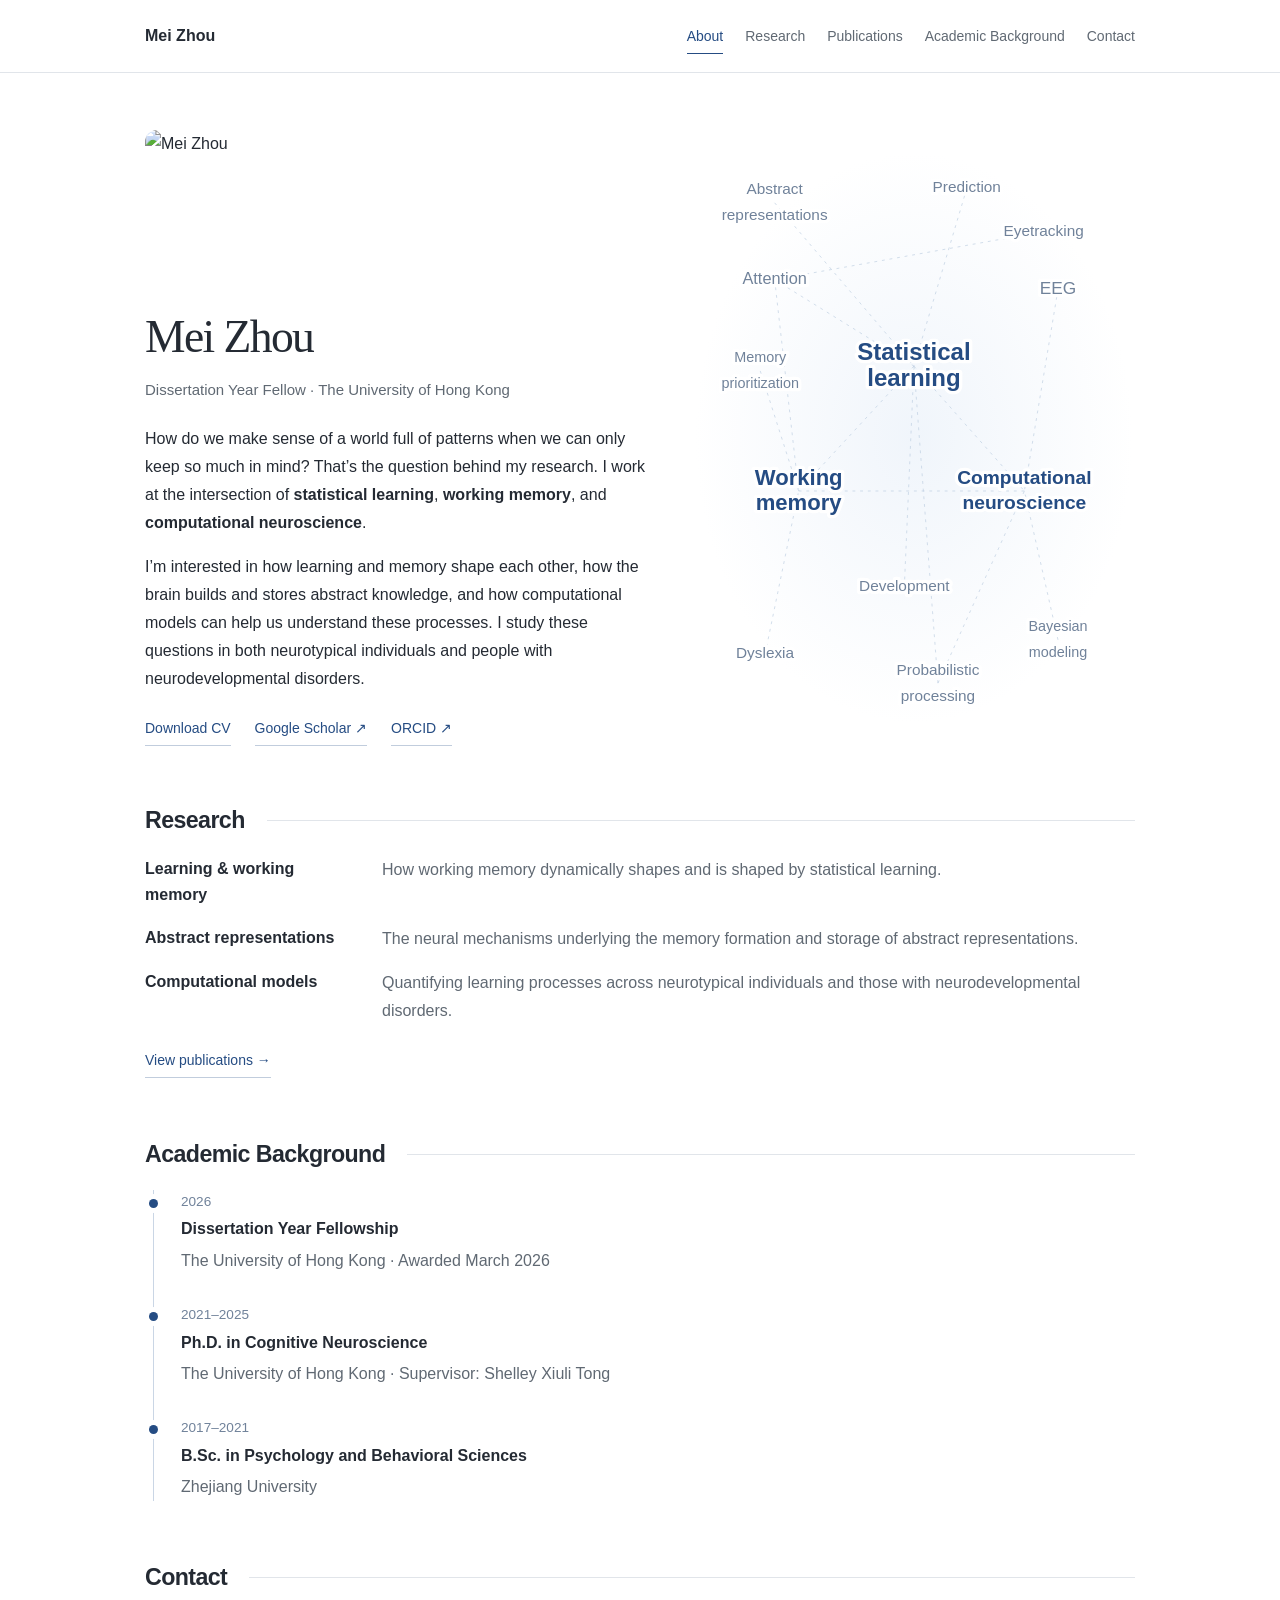
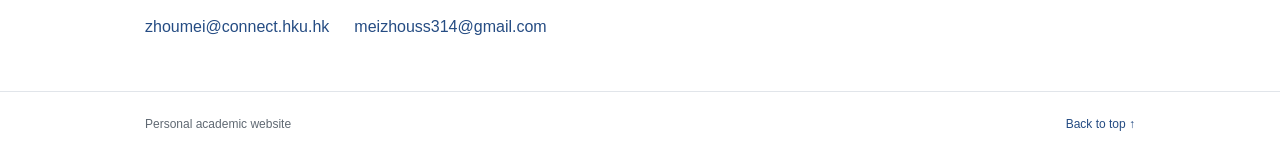
==== index.html @ bace70be "Add files via upload" ====
<!doctype html>
<html lang="en">
<head>
  <meta charset="utf-8">
  <meta name="viewport" content="width=device-width, initial-scale=1">
  <meta name="description" content="Mei Zhou studies statistical learning, working memory, and computational neuroscience at The University of Hong Kong.">
  <meta name="robots" content="index, follow">
  <meta name="theme-color" content="#183c8c">
  <title>Mei Zhou — Academic Profile</title>
  <link rel="icon" type="image/svg+xml" href="data:image/svg+xml,%3Csvg xmlns='http://www.w3.org/2000/svg' viewBox='0 0 40 40'%3E%3Crect width='40' height='40' rx='9' fill='%23183c8c'/%3E%3Cpath d='M10 28V12h8c3 0 5 2 5 5s-2 5-5 5h-8m13-5 7 11' fill='none' stroke='white' stroke-width='2.4' stroke-linejoin='round'/%3E%3C/svg%3E">
  <link rel="stylesheet" href="styles.css">
  <script defer src="content.js"></script>
  <script defer src="main.js"></script>
</head>
<body>
  <a class="skip-link" href="#main">Skip to content</a>
  <header class="site-header">
    <div class="header-inner container">
      <a class="brand" href="#home" aria-label="Academic profile home"><span id="brand-label">Academic profile</span></a>
      <button class="menu-toggle" type="button" aria-expanded="false" aria-controls="site-nav">Menu <span aria-hidden="true">+</span></button>
      <nav id="site-nav" aria-label="Main navigation"></nav>
    </div>
  </header>
  <main id="main" class="container">
    <section class="hero" id="home" aria-labelledby="profile-name">
      <div class="hero-copy">
        <img class="profile-portrait" src="assets/mei-zhou-portrait.jpeg" alt="Mei Zhou" width="785" height="788">
        <h1 id="profile-name">Mei Zhou</h1>
        <p class="affiliation" id="affiliation-line"></p>
        <div class="bio" id="profile-bio"></div>
        <div class="hero-actions"><a class="text-link" href="assets/CV_MeiZHou.pdf" id="view-cv-link"></a></div>
      </div>
      <figure class="research-network" aria-label="Research interests">
        <svg id="research-network" viewBox="0 0 460 600" role="img" aria-labelledby="network-title network-description">
          <title id="network-title">Research interests</title>
          <desc id="network-description">A conceptual map of statistical learning, working memory, computational neuroscience, EEG, eyetracking, attention, probabilistic processing, and related research interests. Connections indicate related interests, not measured relationships.</desc>
          <g id="network-edges" aria-hidden="true"></g>
          <g id="network-nodes" aria-hidden="true"></g>
        </svg>
      </figure>
      <p class="draft-note" id="draft-note"></p>
    </section>
    <section class="section research-section" id="research" aria-labelledby="research-title">
      <div class="section-heading"><h2 id="research-title"></h2></div>
      <div class="research-grid" id="research-grid"></div>
    </section>
    <div id="academic-record"></div>
  </main>
  <footer class="site-footer"><div class="container footer-inner"><p id="footer-label"></p><a href="#home" id="back-to-top"></a></div></footer>
  <noscript><div class="noscript-note">Please enable JavaScript to view the editable academic profile.</div></noscript>
</body>
</html>
---- styles.css ----
:root {
  --paper: #fff; --ink: #242a33; --muted: #606973; --blue: #254c83;
  --blue-hover: #163762; --line: #e1e5ea; --soft: #f5f7fa;
  --serif: Georgia, 'Times New Roman', serif;
  --sans: -apple-system, BlinkMacSystemFont, 'Segoe UI', Arial, sans-serif;
}
* { box-sizing: border-box; }
html { scroll-padding-top: 92px; }
body { margin: 0; background: var(--paper); color: var(--ink); font: 1rem/1.75 var(--sans); -webkit-font-smoothing: antialiased; }
a { color: var(--blue); text-decoration: none; }
a:hover { color: var(--blue-hover); }
button { font: inherit; }
a, button { touch-action: manipulation; -webkit-tap-highlight-color: transparent; }
:focus-visible { outline: 2px solid var(--blue); outline-offset: 5px; }
::selection { background: #dce8fb; }
[hidden] { display: none !important; }
.container { width: min(990px, calc(100% - 64px)); margin-inline: auto; }
.site-header { position: sticky; top: 0; z-index: 10; background: rgba(255,255,255,.98); border-bottom: 1px solid var(--line); }
.header-inner { min-height: 72px; display: flex; align-items: center; justify-content: space-between; gap: 24px; }
.brand { color: var(--ink); font-size: 1rem; font-weight: 600; white-space: nowrap; }
#site-nav { display: flex; align-items: center; gap: 22px; }
.nav-link { color: var(--muted); font-size: .875rem; padding-block: 12px; position: relative; }
.nav-link:hover, .nav-link[aria-current] { color: var(--blue); }
.nav-link[aria-current]::after { content: ''; position: absolute; bottom: 6px; left: 0; right: 0; height: 1px; background: var(--blue); }
.menu-toggle { display: none; }
.skip-link { position: fixed; top: -100px; left: 20px; padding: 10px 16px; background: var(--blue); color: white; z-index: 30; }
.skip-link:focus { top: 12px; }
.hero { display: grid; grid-template-columns: minmax(0, 1.28fr) minmax(0, 1fr); column-gap: 34px; align-items: center; padding: 57px 0 30px; }
h1 { font: 500 2.85rem/1.2 var(--serif); letter-spacing: -.035em; margin: 0 0 12px; }
.affiliation { font-size: .9375rem; color: var(--muted); margin: 0 0 22px; }
.bio p { margin: 0 0 16px; }
.bio p:last-child { margin-bottom: 0; }
.hero-actions { display: flex; flex-wrap: wrap; gap: 24px; margin-top: 18px; }
.text-link { font-size: .875rem; padding: 5px 0; border-bottom: 1px solid #c1cddd; }
.text-link:hover { border-color: var(--blue); }
.draft-note { grid-column: 1 / -1; margin: 23px 0 0; color: var(--muted); font-size: .75rem; }
.draft-note:empty { display: none; }
.research-network { width: 100%; margin: 0; }
.research-network svg { display: block; width: 100%; height: auto; overflow: visible; }
#network-edges line { stroke: #c9d3e2; stroke-width: 1.2; }
.network-node text { font-family: var(--sans); font-weight: 450; fill: #526078; stroke: white; stroke-width: 9px; stroke-linejoin: round; paint-order: stroke fill; }
.network-node.is-emphasized text { fill: var(--blue); font-weight: 600; }
.section { padding: 28px 0 32px; }
.section-heading { display: flex; align-items: center; gap: 22px; margin-bottom: 19px; }
.section-heading::after { content: ''; flex: 1; height: 1px; background: var(--line); }
h2 { margin: 0; font: 600 1.45rem/1.4 var(--sans); letter-spacing: -.025em; }
.section-intro { margin: 7px 0 0; color: var(--muted); }
.research-grid { display: grid; gap: 16px; }
.research-card { display: grid; grid-template-columns: 215px minmax(0, 1fr); gap: 22px; }
h3 { font: 600 1rem/1.65 var(--sans); margin: 0; }
.card-description { margin: 0; color: var(--muted); }
.empty-state p { margin: 0; color: var(--muted); font-size: .875rem; }
.record-item { padding: 18px 0; border-bottom: 1px solid var(--line); }
.record-item:first-child { padding-top: 0; }
.record-item:last-child { border-bottom: 0; padding-bottom: 0; }
.publication h3 { font-size: 1.0625rem; line-height: 1.5; }
.record-meta { font-size: .8125rem; color: var(--muted); margin: 0 0 5px; }
.record-authors { margin: 7px 0 1px; }
.record-venue { color: var(--muted); margin: 0; font-style: italic; }
.record-description { margin: 4px 0 0; color: var(--muted); }
.resource-links { display: flex; flex-wrap: wrap; gap: 20px; margin-top: 8px; }
.resource-links:empty { display: none; }
.resource-link { font-size: .875rem; padding: 4px 0; border-bottom: 1px solid #c1cddd; }
.cv-panel { display: grid; grid-template-columns: minmax(0, 1fr) minmax(0, 1fr); gap: 42px; }
.institution { margin: 3px 0 0; }
.education .record-description { font-size: .875rem; }
.cv-action .record-description { margin-top: 0; font-size: .875rem; }
.button { display: inline-flex; align-items: center; justify-content: center; min-height: 44px; padding: 5px 0; border-bottom: 1px solid #c1cddd; font-size: .875rem; }
.file-caption { color: var(--muted); font-size: .75rem; margin: 5px 0 0; }
.contact-placeholder { color: var(--muted); margin: 0; font-size: .875rem; }
.contact-links { display: flex; flex-wrap: wrap; align-items: baseline; gap: 15px 25px; }
.contact-email { overflow-wrap: anywhere; }
#contact { padding-bottom: 50px; }
.site-footer { border-top: 1px solid var(--line); }
.footer-inner { display: flex; justify-content: space-between; gap: 20px; padding-block: 22px; color: var(--muted); font-size: .75rem; }
.footer-inner p { margin: 0; }
.noscript-note { padding: 20px; background: var(--soft); }
@media (max-width: 860px) {
  #site-nav { gap: 15px; }
  .hero { column-gap: 20px; }
  .research-card { grid-template-columns: 185px minmax(0, 1fr); gap: 18px; }
}
@media (max-width: 780px) {
  html { scroll-padding-top: 86px; }
  .container { width: calc(100% - 40px); }
  .header-inner { min-height: 64px; }
  .menu-toggle { display: inline-flex; align-items: center; gap: 12px; padding: 8px 0 8px 12px; min-height: 44px; border: 0; background: transparent; color: var(--ink); cursor: pointer; font-size: .875rem; }
  .menu-toggle span { font-size: 1.3rem; }
  #site-nav { display: none; position: absolute; top: 100%; left: 0; right: 0; padding: 10px 20px 18px; background: white; border-bottom: 1px solid var(--line); }
  #site-nav.is-open { display: grid; grid-template-columns: 1fr 1fr; gap: 0 20px; }
  .nav-link { font-size: 1rem; padding: 11px 0; }
  .hero { grid-template-columns: 1fr; padding-top: 36px; }
  h1 { font-size: 2.45rem; }
  .affiliation { margin-bottom: 18px; }
  .research-network { max-width: 440px; margin: 28px auto 0; }
  .draft-note { margin-top: 10px; }
  .section { padding: 24px 0; }
  .research-card { grid-template-columns: 1fr; gap: 2px; }
  .research-grid { gap: 20px; }
  .cv-panel { grid-template-columns: 1fr; gap: 23px; }
  .section-heading { gap: 16px; }
  #contact { padding-bottom: 34px; }
}
@media (prefers-reduced-motion: reduce) {
  *, *::before, *::after { scroll-behavior: auto !important; animation: none !important; transition: none !important; }
}
@media print {
  .site-header, .hero-actions, .draft-note, .site-footer, .cv-action .button, .file-caption { display: none; }
  .container { width: 100%; }
  .hero { padding-top: 0; }
  .section { padding: 18px 0; }
  .research-card, .record-item { break-inside: avoid; }
}

.paper-story { max-width: 860px; padding-top: 48px; padding-bottom: 50px; }
.paper-story h1 { font-size: clamp(2.1rem, 5vw, 3.3rem); max-width: 760px; }
.story-lead { font-size: 1.2rem; color: var(--muted); margin: 22px 0 36px; }
.story-copy { max-width: 700px; }
.story-copy section { margin: 26px 0; }
.story-copy h2, .paper-reference h2 { font-size: 1.2rem; }
.story-copy p { margin-top: 8px; }
.paper-figure { margin: 36px 0; }
.paper-figure img { display: block; width: 100%; height: auto; border: 1px solid var(--line); }
.paper-figure figcaption { font-size: .8rem; color: var(--muted); line-height: 1.6; margin-top: 12px; }
.paper-reference { border-top: 1px solid var(--line); margin-top: 36px; padding: 25px 0; }
@media(max-width: 780px) { .paper-story { padding-top: 28px; } }

/* Research map and academic timeline */
.hero { grid-template-columns: minmax(0,1.15fr) minmax(0,1fr); gap: 40px; }
.research-network { background: radial-gradient(ellipse at center, #f0f5fb 0%, #fff 70%); }
#network-edges line { stroke: #bacce0; stroke-width: 1; stroke-dasharray: 3 5; opacity: .65; }
.network-node text { stroke-width: 7px; fill: #70829a; }
.network-node.is-emphasized text { fill: #254c83; font-weight: 600; }
.publication-title:hover { text-decoration: underline; text-underline-offset: 4px; }
.timeline-list { list-style: none; margin: 4px 0 0 8px; padding: 0 0 0 27px; border-left: 1px solid #cad6e5; }
.timeline-entry { position: relative; padding: 0 0 28px; }
.timeline-entry:last-child { padding-bottom: 0; }
.timeline-entry::before { content: ''; position: absolute; left: -32px; top: 9px; width: 9px; height: 9px; border-radius: 50%; background: #254c83; box-shadow: 0 0 0 5px white; }
.timeline-date { color: #70829a; font-size: .85rem; margin: 0 0 3px; font-variant-numeric: tabular-nums; }
@media(max-width:780px) { .hero { grid-template-columns: 1fr; gap: 0; } .research-network { max-width: 400px; } }

.publications-page { padding-block: 45px; max-width: 900px; }
.publications-page h1 { margin-bottom: 32px; }
.publication-heading { font-size: 1.0625rem; line-height: 1.5; letter-spacing: normal; }

.publication.has-figure { display: grid; grid-template-columns: 210px minmax(0, 1fr); gap: 28px; align-items: center; padding-block: 26px; }
.publication-figure { display: block; background: white; border: 1px solid var(--line); border-radius: 5px; padding: 8px; }
.publication-figure img { display: block; width: 100%; height: 155px; object-fit: contain; }
.publication-figure:hover { border-color: #8aa3c5; }
@media(max-width:600px) { .publication.has-figure { grid-template-columns: 1fr; gap: 16px; } .publication-figure { max-width: 280px; } .publication-figure img { height: 180px; } }

.profile-portrait { display: block; width: 156px; height: 156px; object-fit: cover; border-radius: 12px; margin: 0 0 24px; }
@media(max-width:780px) { .profile-portrait { width: 132px; height: 132px; margin-bottom: 20px; } }
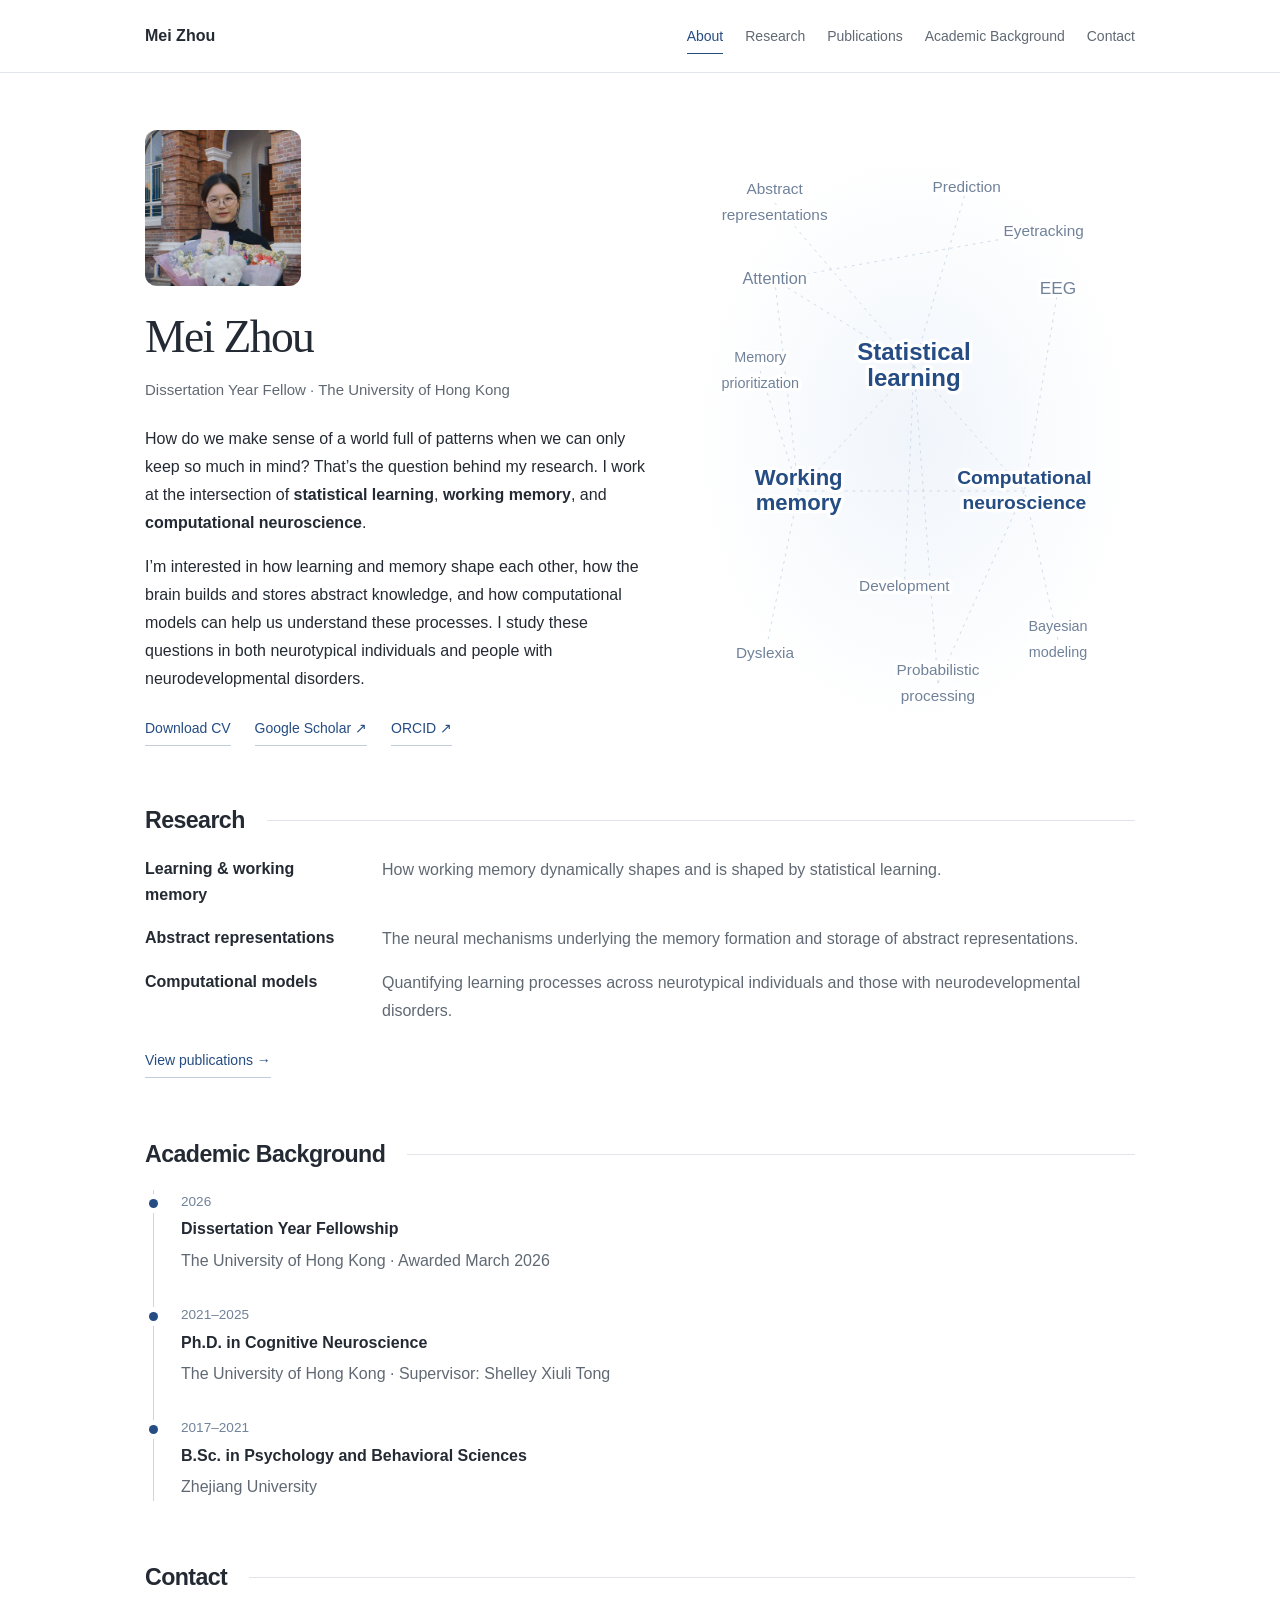
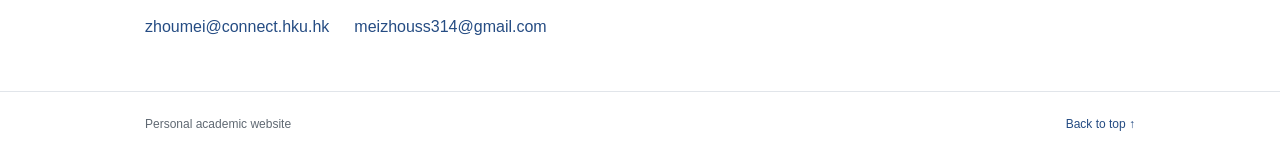
==== commit 49c46661: "Update index.html" ====
--- a/index.html
+++ b/index.html
@@ -28,7 +28,7 @@
         <h1 id="profile-name">Mei Zhou</h1>
         <p class="affiliation" id="affiliation-line"></p>
         <div class="bio" id="profile-bio"></div>
-        <div class="hero-actions"><a class="text-link" href="assets/CV_MeiZHou.pdf" id="view-cv-link"></a></div>
+        <div class="hero-actions"><a class="text-link" href="assets/CV_MeiZhou.pdf" id="view-cv-link"></a></div>
       </div>
       <figure class="research-network" aria-label="Research interests">
         <svg id="research-network" viewBox="0 0 460 600" role="img" aria-labelledby="network-title network-description">
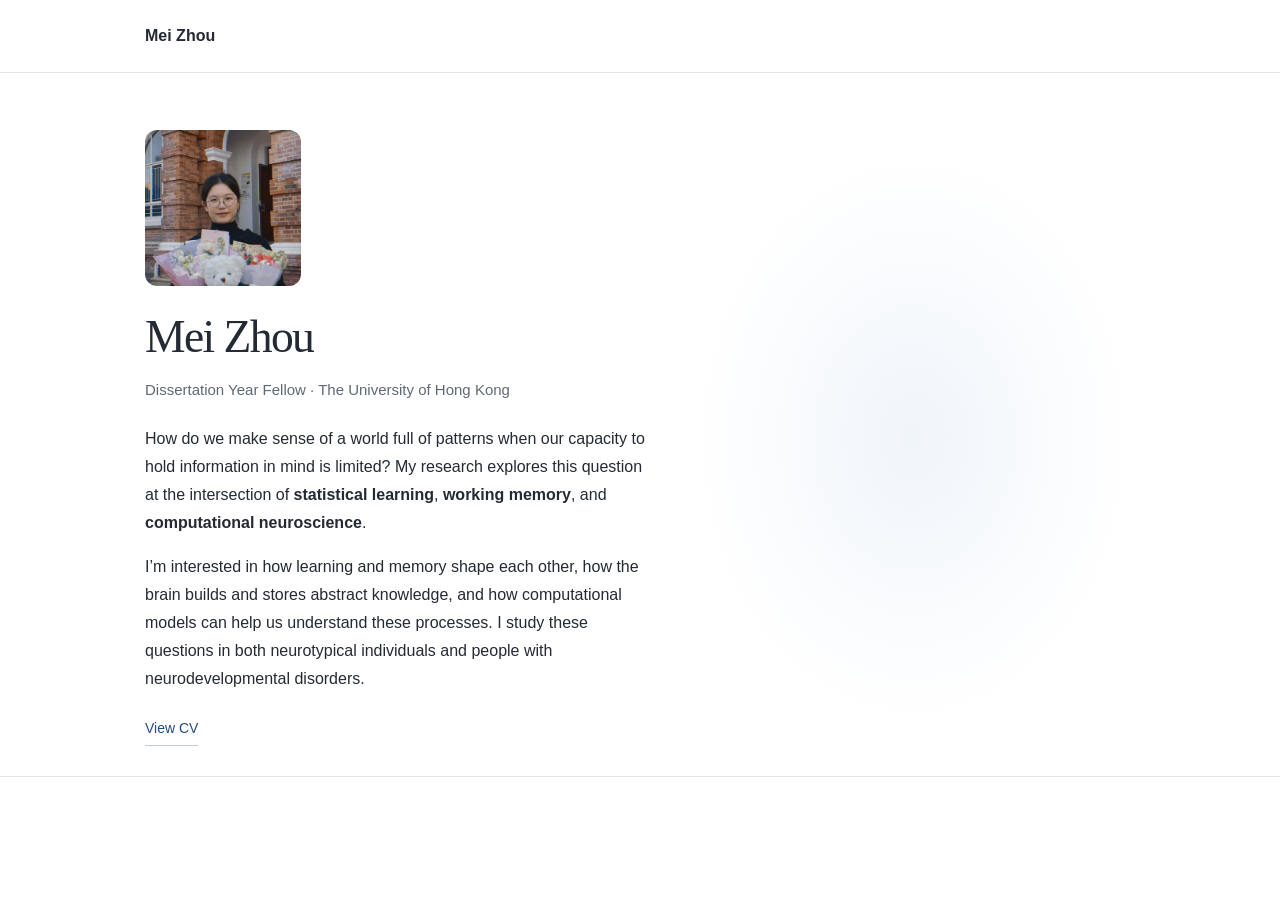
==== commit 565bb6d2: "Delete research section from index.html Removed the research section from the main content." ====
--- a/index.html
+++ b/index.html
@@ -7,7 +7,7 @@
   <meta name="robots" content="index, follow">
   <meta name="theme-color" content="#183c8c">
   <title>Mei Zhou — Academic Profile</title>
-  <link rel="icon" type="image/svg+xml" href="data:image/svg+xml,%3Csvg xmlns='http://www.w3.org/2000/svg' viewBox='0 0 40 40'%3E%3Crect width='40' height='40' rx='9' fill='%23183c8c'/%3E%3Cpath d='M10 28V12h8c3 0 5 2 5 5s-2 5-5 5h-8m13-5 7 11' fill='none' stroke='white' stroke-width='2.4' stroke-linejoin='round'/%3E%3C/svg%3E">
+  <link rel="icon" type="image/svg+xml" href="data:image/svg+xml,%3Csvg xmlns='http://www.w3.org/2000/svg' viewBox='0 0 40 40'%3E%3Crect width='40' height='40' rx='8' fill='%23ffffff'/%3E%3Ctext x='20' y='28' text-anchor='middle' font-family='Arial,Helvetica,sans-serif' font-size='24' font-weight='700' letter-spacing='-1' fill='%23182334'%3EMZ%3C/text%3E%3C/svg%3E">
   <link rel="stylesheet" href="styles.css">
   <script defer src="content.js"></script>
   <script defer src="main.js"></script>
@@ -40,10 +40,6 @@
       </figure>
       <p class="draft-note" id="draft-note"></p>
     </section>
-    <section class="section research-section" id="research" aria-labelledby="research-title">
-      <div class="section-heading"><h2 id="research-title"></h2></div>
-      <div class="research-grid" id="research-grid"></div>
-    </section>
     <div id="academic-record"></div>
   </main>
   <footer class="site-footer"><div class="container footer-inner"><p id="footer-label"></p><a href="#home" id="back-to-top"></a></div></footer>
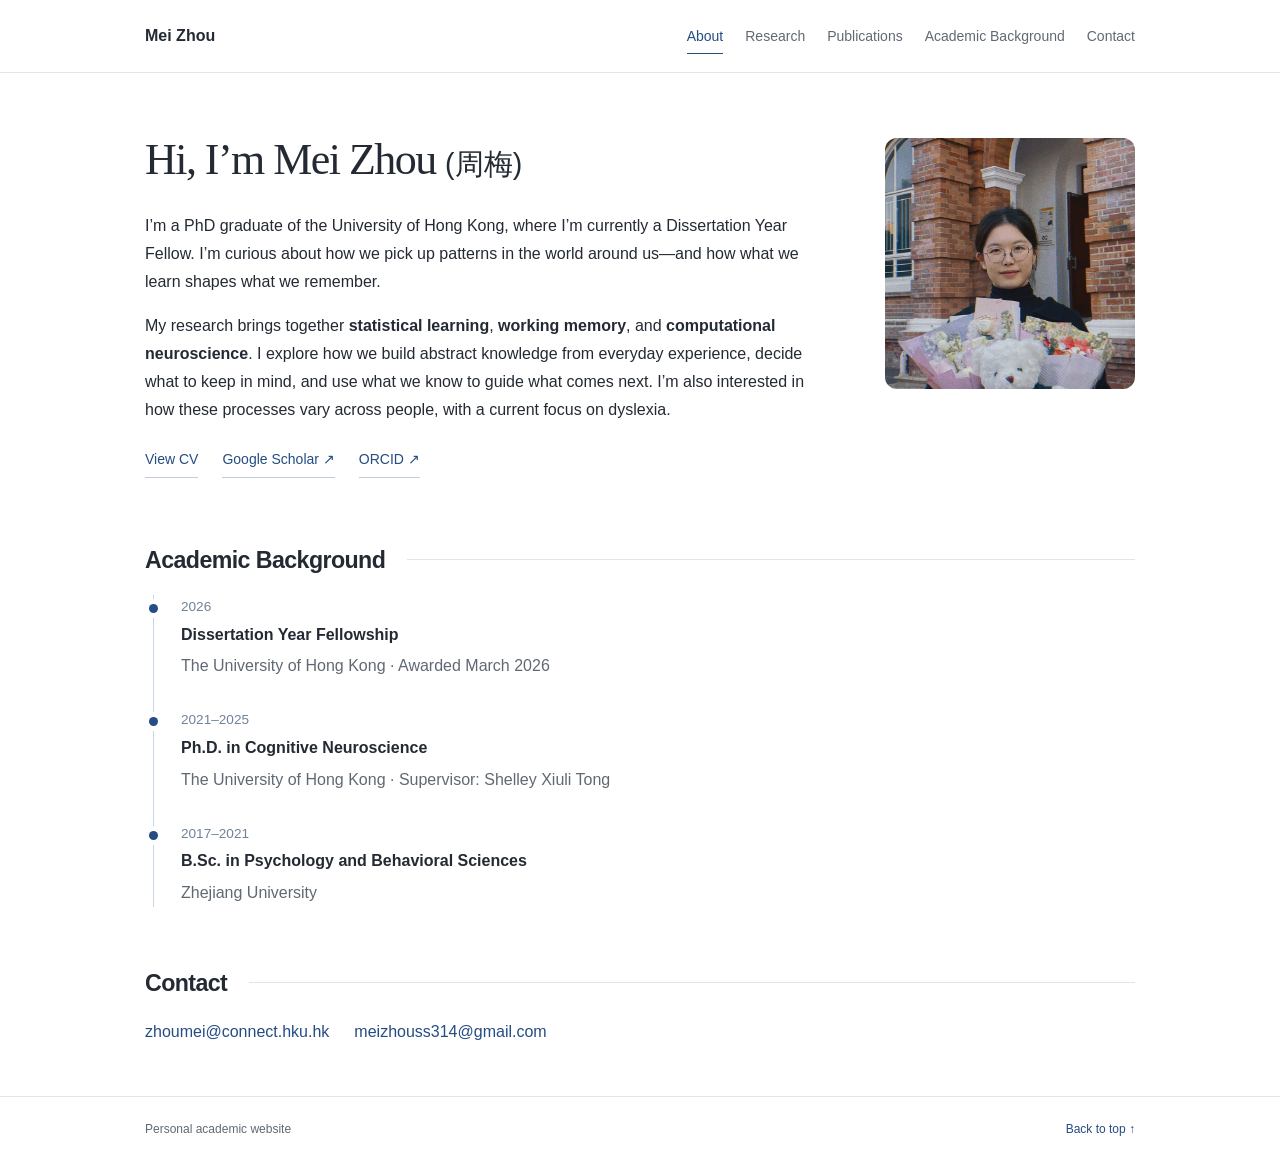
==== commit 6af8e599: "Add files via upload" ====
--- a/index.html
+++ b/index.html
@@ -7,7 +7,7 @@
   <meta name="robots" content="index, follow">
   <meta name="theme-color" content="#183c8c">
   <title>Mei Zhou — Academic Profile</title>
-  <link rel="icon" type="image/svg+xml" href="data:image/svg+xml,%3Csvg xmlns='http://www.w3.org/2000/svg' viewBox='0 0 40 40'%3E%3Crect width='40' height='40' rx='8' fill='%23ffffff'/%3E%3Ctext x='20' y='28' text-anchor='middle' font-family='Arial,Helvetica,sans-serif' font-size='24' font-weight='700' letter-spacing='-1' fill='%23182334'%3EMZ%3C/text%3E%3C/svg%3E">
+  <link rel="icon" type="image/svg+xml" href="data:image/svg+xml,%3Csvg%20xmlns%3D%22http%3A%2F%2Fwww.w3.org%2F2000%2Fsvg%22%20viewBox%3D%220%200%2040%2040%22%3E%3Crect%20width%3D%2240%22%20height%3D%2240%22%20rx%3D%228%22%20fill%3D%22%23ffffff%22%2F%3E%3Ctext%20x%3D%2220%22%20y%3D%2228%22%20text-anchor%3D%22middle%22%20font-family%3D%22Arial%2CHelvetica%2Csans-serif%22%20font-size%3D%2224%22%20font-weight%3D%22700%22%20letter-spacing%3D%22-1%22%20fill%3D%22%23182334%22%3EMZ%3C%2Ftext%3E%3C%2Fsvg%3E">
   <link rel="stylesheet" href="styles.css">
   <script defer src="content.js"></script>
   <script defer src="main.js"></script>
@@ -24,20 +24,11 @@
   <main id="main" class="container">
     <section class="hero" id="home" aria-labelledby="profile-name">
       <div class="hero-copy">
-        <img class="profile-portrait" src="assets/mei-zhou-portrait.jpeg" alt="Mei Zhou" width="785" height="788">
-        <h1 id="profile-name">Mei Zhou</h1>
-        <p class="affiliation" id="affiliation-line"></p>
+        <h1 id="profile-name">Hi, I’m Mei Zhou <span class="chinese-name" lang="zh">(周梅)</span></h1>
         <div class="bio" id="profile-bio"></div>
-        <div class="hero-actions"><a class="text-link" href="assets/CV_MeiZhou.pdf" id="view-cv-link"></a></div>
+        <div class="hero-actions"><a class="text-link" href="assets/CV_MeiZhou.pdf" id="view-cv-link" target="_blank" rel="noopener noreferrer">View CV</a></div>
       </div>
-      <figure class="research-network" aria-label="Research interests">
-        <svg id="research-network" viewBox="0 0 460 600" role="img" aria-labelledby="network-title network-description">
-          <title id="network-title">Research interests</title>
-          <desc id="network-description">A conceptual map of statistical learning, working memory, computational neuroscience, EEG, eyetracking, attention, probabilistic processing, and related research interests. Connections indicate related interests, not measured relationships.</desc>
-          <g id="network-edges" aria-hidden="true"></g>
-          <g id="network-nodes" aria-hidden="true"></g>
-        </svg>
-      </figure>
+      <img class="profile-portrait" src="assets/mei-zhou-portrait.jpeg" alt="Mei Zhou" width="785" height="788">
       <p class="draft-note" id="draft-note"></p>
     </section>
     <div id="academic-record"></div>
--- a/styles.css
+++ b/styles.css
@@ -151,3 +151,41 @@
 
 .profile-portrait { display: block; width: 156px; height: 156px; object-fit: cover; border-radius: 12px; margin: 0 0 24px; }
 @media(max-width:780px) { .profile-portrait { width: 132px; height: 132px; margin-bottom: 20px; } }
+
+/* Homepage: a welcoming introduction with a portrait alongside it. */
+.hero { grid-template-columns: minmax(0, 1fr) 250px; gap: 56px; align-items: start; padding: 58px 0 38px; }
+.hero-copy { min-width: 0; }
+.hero h1 { font-size: clamp(2rem, 3.6vw, 2.75rem); line-height: 1.3; margin-bottom: 24px; }
+.chinese-name { white-space: nowrap; font-family: var(--sans); font-size: .65em; letter-spacing: 0; font-weight: 400; }
+.hero > .profile-portrait { width: 250px; height: auto; aspect-ratio: 785 / 788; object-fit: cover; margin: 7px 0 0; border-radius: 12px; }
+@media (max-width: 780px) {
+  .hero { grid-template-columns: 1fr; gap: 24px; padding-top: 32px; }
+  .hero > .profile-portrait { grid-row: 1; width: 160px; margin: 0; }
+  .hero h1 { margin-bottom: 18px; }
+}
+
+/* All research and publication figures share one responsive preview. */
+.image-viewer { width: min(1200px, calc(100vw - 40px)); height: min(900px, calc(100dvh - 40px)); max-width: none; max-height: none; padding: 0; margin: auto; border: 1px solid var(--line); border-radius: 12px; background: white; color: var(--ink); box-shadow: 0 20px 80px #10203840; }
+.image-viewer[open] { display: flex; flex-direction: column; }
+.image-viewer::backdrop { background: rgb(16 24 40 / 70%); }
+.image-viewer-toolbar { display: flex; flex-wrap: wrap; align-items: center; justify-content: space-between; gap: 8px 20px; padding: 12px 18px; border-bottom: 1px solid var(--line); }
+.image-viewer-toolbar h2 { font: 600 1rem/1.5 var(--sans); margin: 0; letter-spacing: normal; }
+.image-viewer-controls { display: flex; align-items: center; gap: 8px; }
+.image-viewer-controls button { min-width: 44px; min-height: 44px; border: 1px solid var(--line); border-radius: 6px; background: white; color: var(--blue); padding: 6px 12px; cursor: pointer; }
+.image-viewer-controls button:hover { background: var(--soft); }
+.image-viewer-controls button:disabled { opacity: .4; cursor: default; }
+.image-viewer-stage { min-height: 0; flex: 1; overflow: auto; overscroll-behavior: contain; background: #f4f6f9; }
+.image-viewer-canvas { display: grid; place-items: center; min-width: 100%; min-height: 100%; }
+.image-viewer-image { display: block; max-width: none; max-height: none; object-fit: contain; background: white; }
+.image-viewer-footer { padding: 10px 18px 14px; border-top: 1px solid var(--line); font-size: .875rem; line-height: 1.5; }
+.image-viewer-caption { margin: 0; max-height: 4.5em; overflow: auto; }
+.image-viewer-status { display: inline-block; margin: 6px 16px 0 0; color: var(--muted); }
+.image-viewer-original { display: inline-block; margin-top: 6px; }
+.topic-figure a, .publication-figure { cursor: zoom-in; }
+@media (max-width: 600px) {
+  .image-viewer { width: calc(100vw - 16px); height: calc(100dvh - 16px); }
+  .image-viewer-toolbar { padding: 8px 12px; }
+  .image-viewer-toolbar h2 { font-size: .875rem; }
+  .image-viewer-controls { gap: 4px; }
+  .image-viewer-controls button { padding-inline: 8px; }
+}
